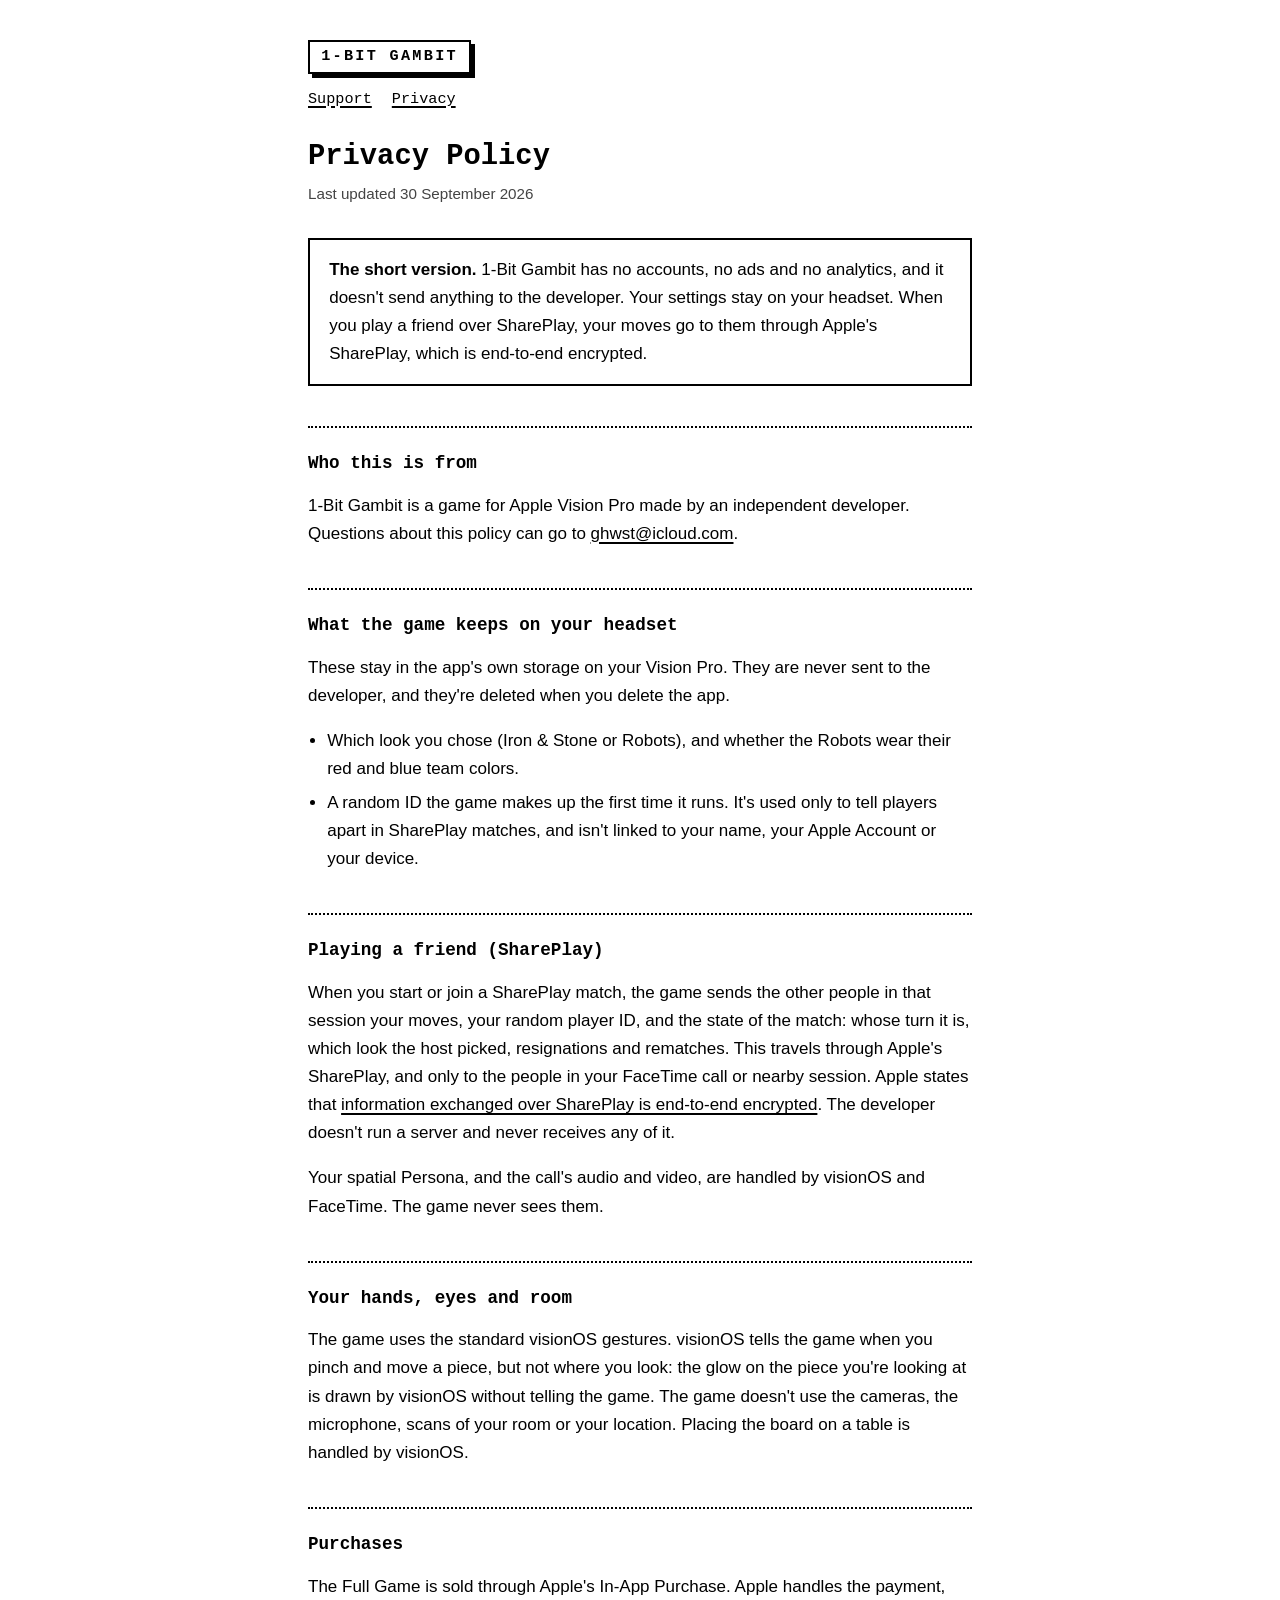
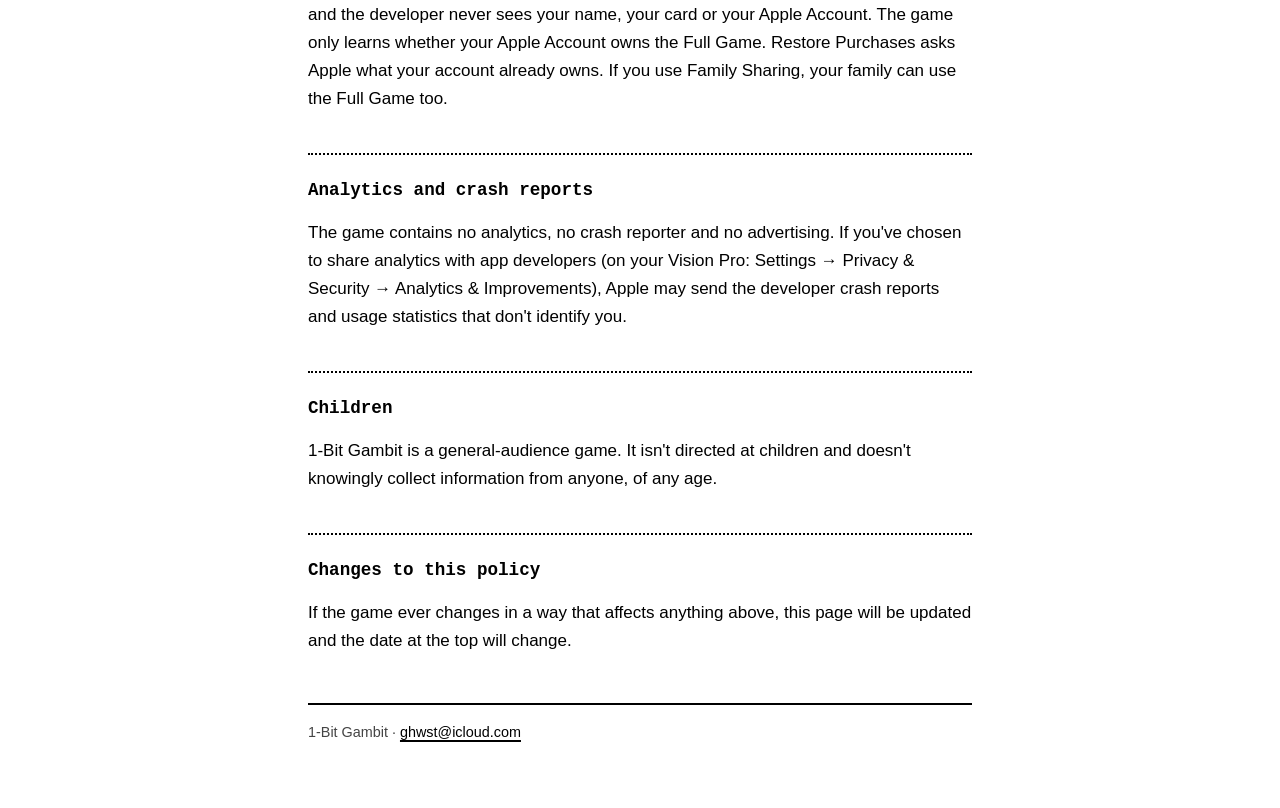
==== privacy.html @ f2bed4e8 "Support and privacy pages for 1-Bit Gambit" ====
<!doctype html>
<html lang="en">
<head>
<meta charset="utf-8">
<meta name="viewport" content="width=device-width, initial-scale=1">
<title>1-Bit Gambit Privacy Policy</title>
<meta name="description" content="What 1-Bit Gambit stores, what it shares in SharePlay matches, and what it never collects.">
<link rel="stylesheet" href="style.css">
</head>
<body>
<main>

<div class="chip">1-BIT GAMBIT</div>
<nav><a href="./">Support</a><a href="privacy.html" aria-current="page">Privacy</a></nav>

<h1>Privacy Policy</h1>
<p class="sub">Last updated 30 September 2026</p>

<div class="lead">
  <p><strong>The short version.</strong> 1-Bit Gambit has no accounts, no ads and no analytics, and it doesn't send anything to the developer. Your settings stay on your headset. When you play a friend over SharePlay, your moves go to them through Apple's SharePlay, which is end-to-end encrypted.</p>
</div>

<h2>Who this is from</h2>
<p>1-Bit Gambit is a game for Apple Vision Pro made by an independent developer. Questions about this policy can go to <a href="mailto:ghwst@icloud.com">ghwst@icloud.com</a>.</p>

<h2>What the game keeps on your headset</h2>
<p>These stay in the app's own storage on your Vision Pro. They are never sent to the developer, and they're deleted when you delete the app.</p>
<ul>
  <li>Which look you chose (Iron &amp; Stone or Robots), and whether the Robots wear their red and blue team colors.</li>
  <li>A random ID the game makes up the first time it runs. It's used only to tell players apart in SharePlay matches, and isn't linked to your name, your Apple Account or your device.</li>
</ul>

<h2>Playing a friend (SharePlay)</h2>
<p>When you start or join a SharePlay match, the game sends the other people in that session your moves, your random player ID, and the state of the match: whose turn it is, which look the host picked, resignations and rematches. This travels through Apple's SharePlay, and only to the people in your FaceTime call or nearby session. Apple states that <a href="https://www.apple.com/legal/privacy/data/en/face-time/">information exchanged over SharePlay is end-to-end encrypted</a>. The developer doesn't run a server and never receives any of it.</p>
<p>Your spatial Persona, and the call's audio and video, are handled by visionOS and FaceTime. The game never sees them.</p>

<h2>Your hands, eyes and room</h2>
<p>The game uses the standard visionOS gestures. visionOS tells the game when you pinch and move a piece, but not where you look: the glow on the piece you're looking at is drawn by visionOS without telling the game. The game doesn't use the cameras, the microphone, scans of your room or your location. Placing the board on a table is handled by visionOS.</p>

<h2>Purchases</h2>
<p>The Full Game is sold through Apple's In-App Purchase. Apple handles the payment, and the developer never sees your name, your card or your Apple Account. The game only learns whether your Apple Account owns the Full Game. Restore Purchases asks Apple what your account already owns. If you use Family Sharing, your family can use the Full Game too.</p>

<h2>Analytics and crash reports</h2>
<p>The game contains no analytics, no crash reporter and no advertising. If you've chosen to share analytics with app developers (on your Vision Pro: Settings → Privacy &amp; Security → Analytics &amp; Improvements), Apple may send the developer crash reports and usage statistics that don't identify you.</p>

<h2>Children</h2>
<p>1-Bit Gambit is a general-audience game. It isn't directed at children and doesn't knowingly collect information from anyone, of any age.</p>

<h2>Changes to this policy</h2>
<p>If the game ever changes in a way that affects anything above, this page will be updated and the date at the top will change.</p>

<footer>1-Bit Gambit · <a href="mailto:ghwst@icloud.com">ghwst@icloud.com</a></footer>

</main>
</body>
</html>
---- style.css ----
/* 1-Bit Gambit web pages: black and white, like the game's 1988 Macintosh look. */
:root {
  color-scheme: light dark;
  --ink: #000;
  --paper: #fff;
  --muted: #444;
}
@media (prefers-color-scheme: dark) {
  :root { --ink: #fff; --paper: #000; --muted: #bbb; }
}
* { box-sizing: border-box; }
html { -webkit-text-size-adjust: 100%; }
body {
  margin: 0;
  background: var(--paper);
  color: var(--ink);
  font: 17px/1.65 -apple-system, BlinkMacSystemFont, "Segoe UI", Roboto, Helvetica, Arial, sans-serif;
}
main { max-width: 44rem; margin: 0 auto; padding: 2.5rem 1.25rem 4rem; }
.chip {
  display: inline-block;
  font: 800 0.95rem/1 ui-monospace, "SF Mono", Menlo, Consolas, monospace;
  letter-spacing: 0.15em;
  padding: 0.45rem 0.7rem;
  border: 2px solid var(--ink);
  box-shadow: 4px 4px 0 var(--ink);
  margin-bottom: 1.5rem;
}
nav { margin: -0.5rem 0 2rem; font: 0.95rem ui-monospace, "SF Mono", Menlo, Consolas, monospace; }
nav a { margin-right: 1.25rem; }
h1 {
  font: 700 1.8rem/1.2 ui-monospace, "SF Mono", Menlo, Consolas, monospace;
  margin: 0 0 0.4rem;
}
.sub { color: var(--muted); margin: 0 0 2rem; font-size: 0.95rem; }
h2 {
  font: 700 1.1rem/1.3 ui-monospace, "SF Mono", Menlo, Consolas, monospace;
  margin: 2.5rem 0 0.6rem;
  padding-top: 1.5rem;
  border-top: 2px dotted var(--ink);
}
.lead { border: 2px solid var(--ink); padding: 1rem 1.2rem; margin: 0 0 1rem; }
.lead p { margin: 0; }
ul { padding-left: 1.2rem; }
li { margin: 0.4rem 0; }
dt { font-weight: 700; margin-top: 1rem; }
dd { margin: 0.25rem 0 0; }
a { color: var(--ink); text-decoration-thickness: 2px; text-underline-offset: 3px; }
a:focus-visible { outline: 3px solid var(--ink); outline-offset: 2px; }
footer {
  margin-top: 3rem; padding-top: 1rem;
  border-top: 2px solid var(--ink);
  color: var(--muted); font-size: 0.9rem;
}
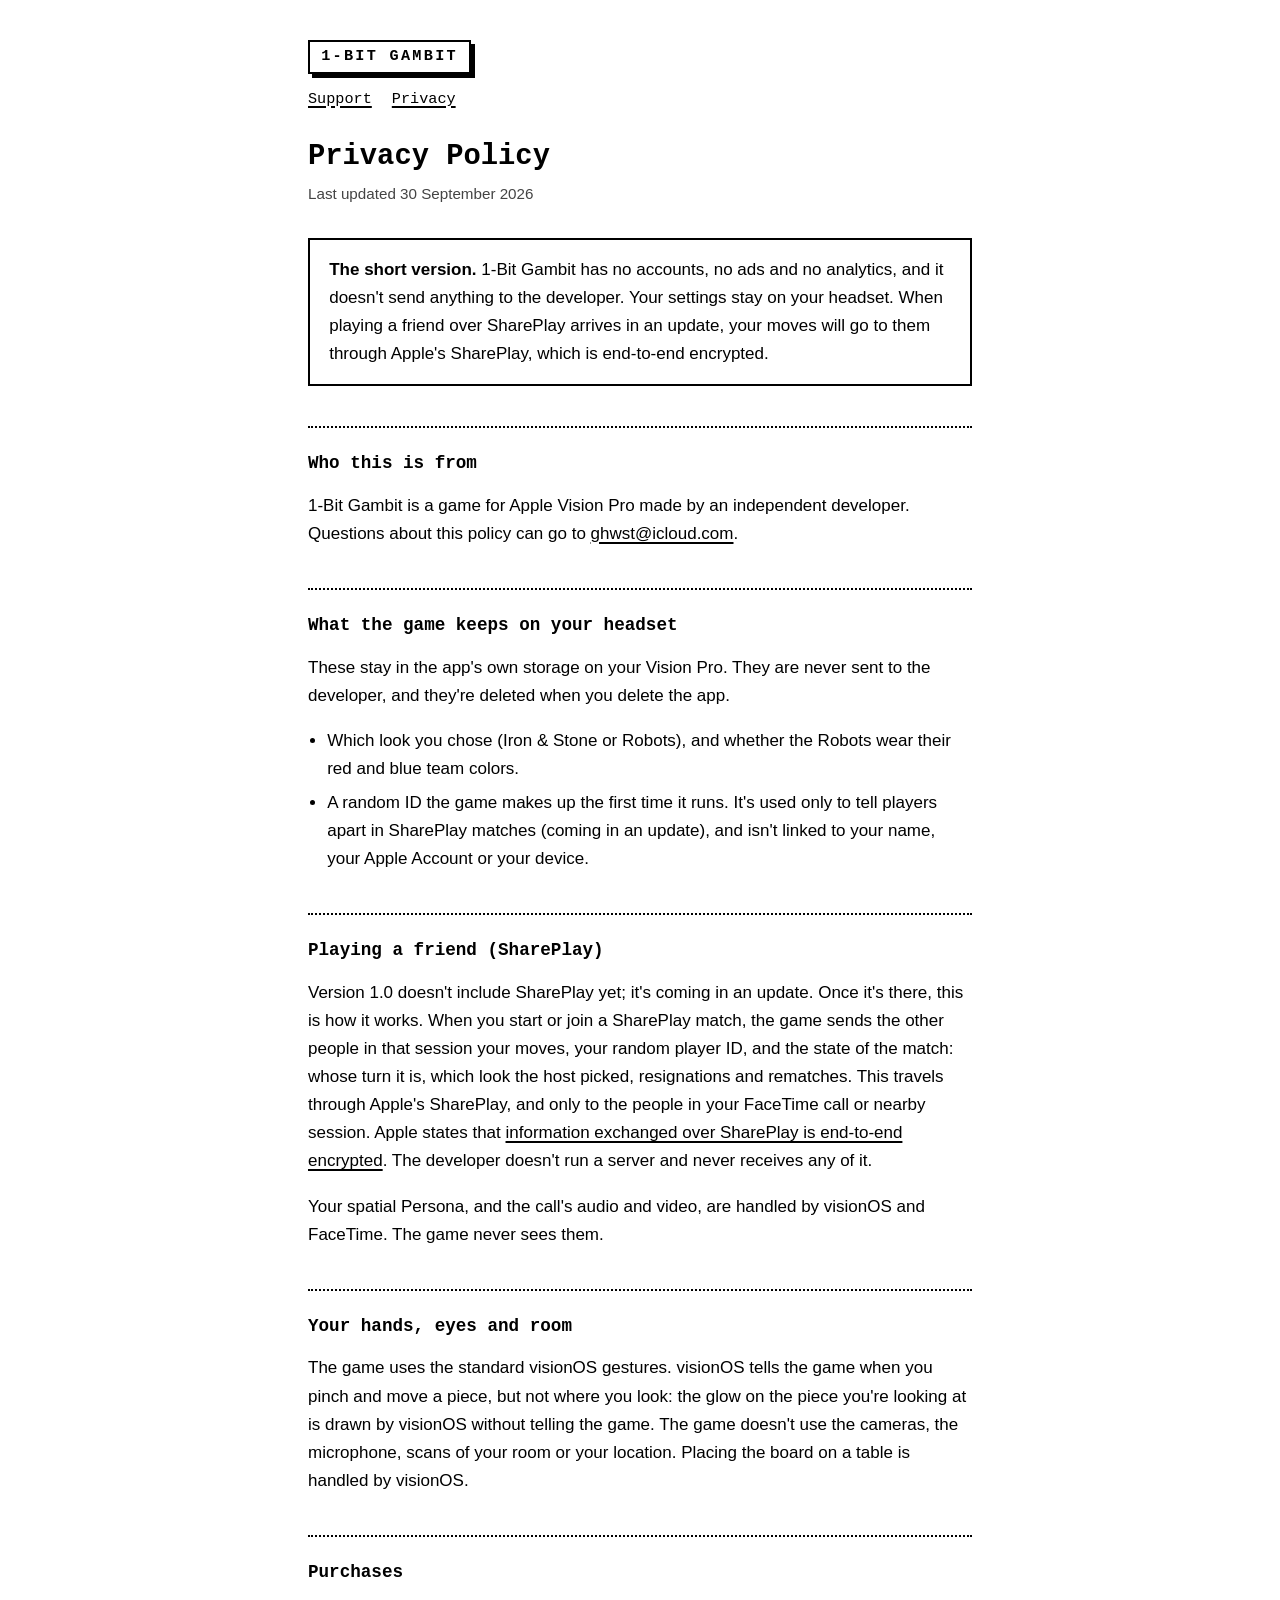
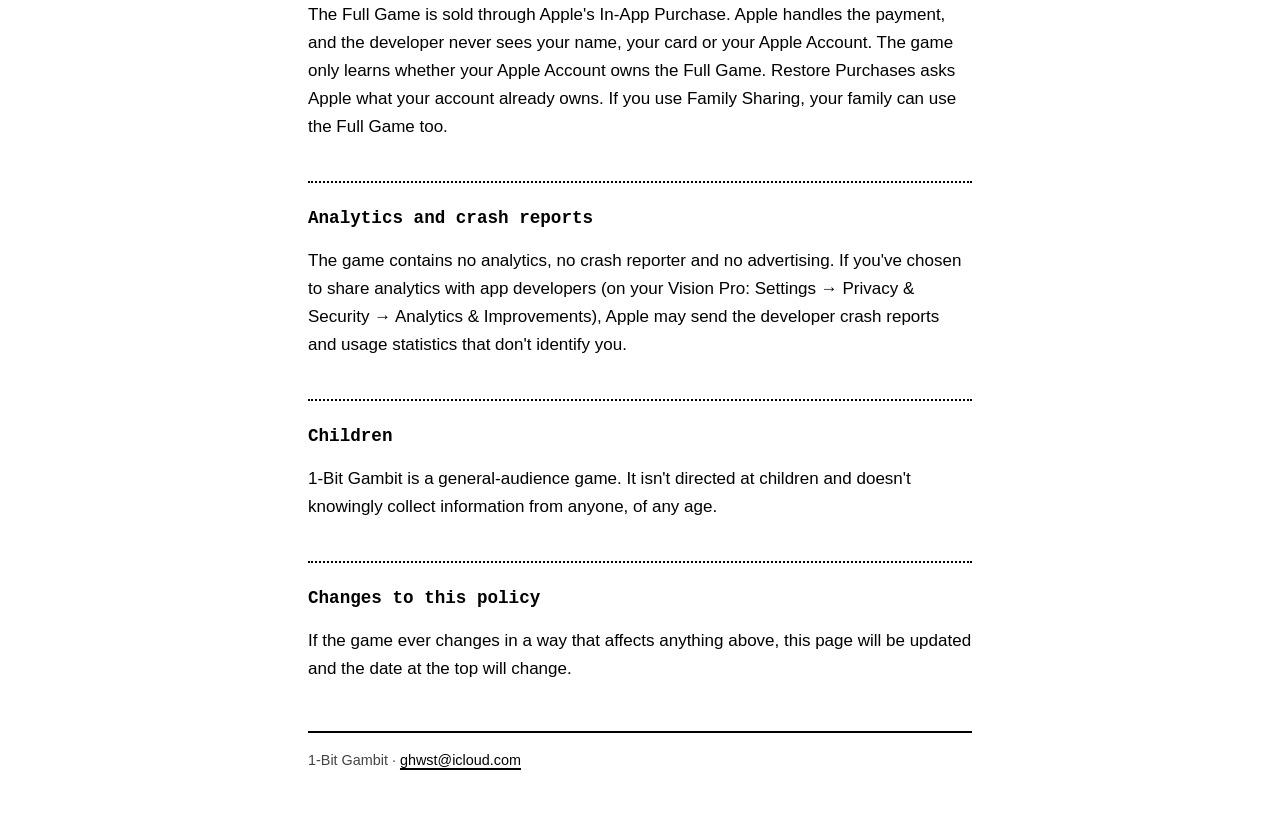
==== commit 166a69dc: "Version 1.0 ships without SharePlay: say it's coming in an update The support page no longer lists S" ====
--- a/privacy.html
+++ b/privacy.html
@@ -17,7 +17,7 @@
 <p class="sub">Last updated 30 September 2026</p>
 
 <div class="lead">
-  <p><strong>The short version.</strong> 1-Bit Gambit has no accounts, no ads and no analytics, and it doesn't send anything to the developer. Your settings stay on your headset. When you play a friend over SharePlay, your moves go to them through Apple's SharePlay, which is end-to-end encrypted.</p>
+  <p><strong>The short version.</strong> 1-Bit Gambit has no accounts, no ads and no analytics, and it doesn't send anything to the developer. Your settings stay on your headset. When playing a friend over SharePlay arrives in an update, your moves will go to them through Apple's SharePlay, which is end-to-end encrypted.</p>
 </div>
 
 <h2>Who this is from</h2>
@@ -27,11 +27,11 @@
 <p>These stay in the app's own storage on your Vision Pro. They are never sent to the developer, and they're deleted when you delete the app.</p>
 <ul>
   <li>Which look you chose (Iron &amp; Stone or Robots), and whether the Robots wear their red and blue team colors.</li>
-  <li>A random ID the game makes up the first time it runs. It's used only to tell players apart in SharePlay matches, and isn't linked to your name, your Apple Account or your device.</li>
+  <li>A random ID the game makes up the first time it runs. It's used only to tell players apart in SharePlay matches (coming in an update), and isn't linked to your name, your Apple Account or your device.</li>
 </ul>
 
 <h2>Playing a friend (SharePlay)</h2>
-<p>When you start or join a SharePlay match, the game sends the other people in that session your moves, your random player ID, and the state of the match: whose turn it is, which look the host picked, resignations and rematches. This travels through Apple's SharePlay, and only to the people in your FaceTime call or nearby session. Apple states that <a href="https://www.apple.com/legal/privacy/data/en/face-time/">information exchanged over SharePlay is end-to-end encrypted</a>. The developer doesn't run a server and never receives any of it.</p>
+<p>Version 1.0 doesn't include SharePlay yet; it's coming in an update. Once it's there, this is how it works. When you start or join a SharePlay match, the game sends the other people in that session your moves, your random player ID, and the state of the match: whose turn it is, which look the host picked, resignations and rematches. This travels through Apple's SharePlay, and only to the people in your FaceTime call or nearby session. Apple states that <a href="https://www.apple.com/legal/privacy/data/en/face-time/">information exchanged over SharePlay is end-to-end encrypted</a>. The developer doesn't run a server and never receives any of it.</p>
 <p>Your spatial Persona, and the call's audio and video, are handled by visionOS and FaceTime. The game never sees them.</p>
 
 <h2>Your hands, eyes and room</h2>
